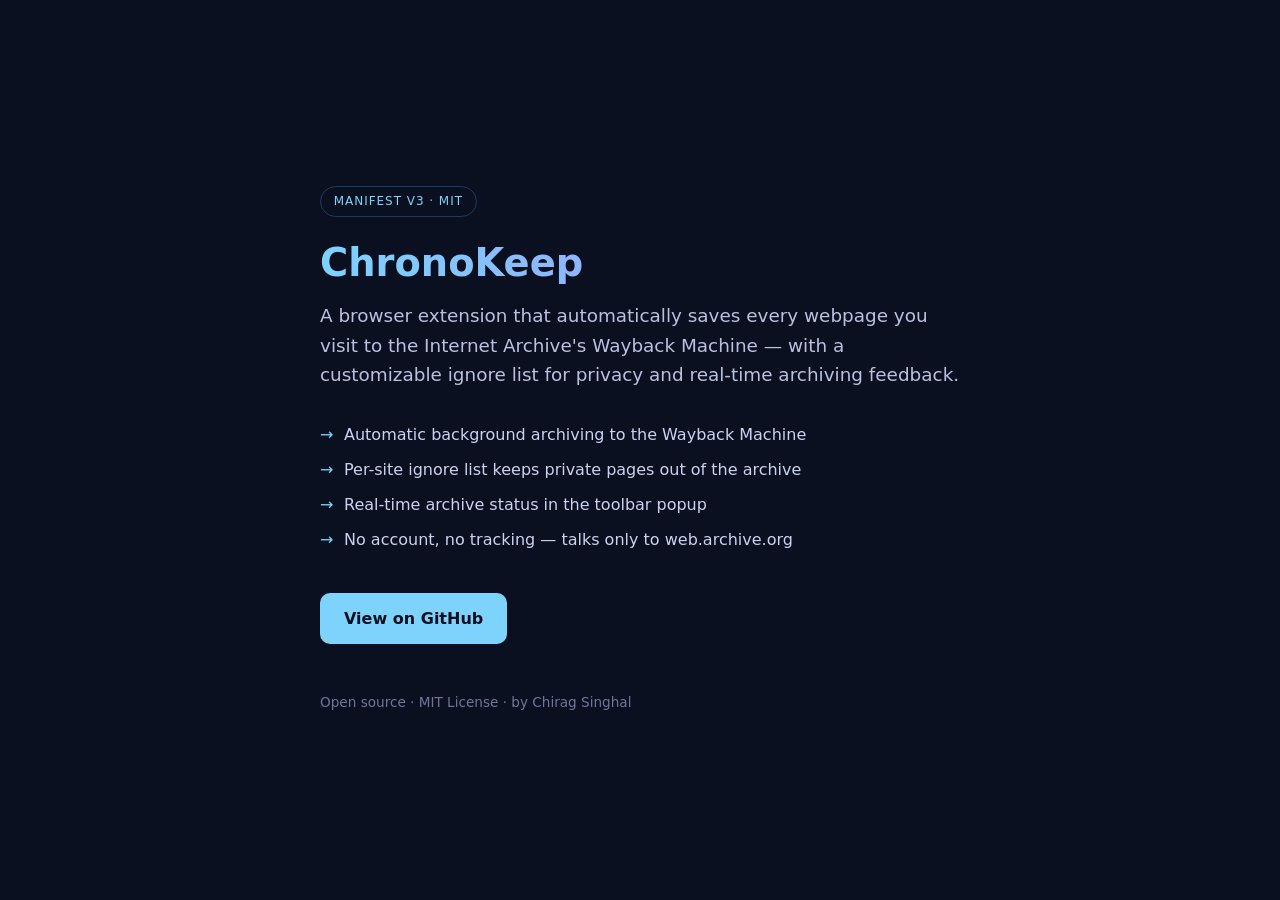
==== docs/index.html @ 02d22612 "docs: add GH Pages landing page" ====
<!DOCTYPE html>
<html lang="en">
<head>
<meta charset="UTF-8">
<meta name="viewport" content="width=device-width, initial-scale=1.0">
<title>ChronoKeep — Auto Wayback Archiver</title>
<meta name="description" content="Browser extension that automatically saves every visited webpage to the Internet Archive Wayback Machine, with a customizable ignore list for privacy.">
<style>
  :root { color-scheme: dark; }
  * { margin: 0; padding: 0; box-sizing: border-box; }
  body { font-family: ui-sans-serif, system-ui, -apple-system, "Segoe UI", sans-serif; background: #0b1020; color: #e6ebff; line-height: 1.6; min-height: 100vh; display: flex; align-items: center; justify-content: center; padding: 2rem; }
  .wrap { max-width: 640px; }
  .badge { display: inline-block; font-size: .75rem; letter-spacing: .08em; text-transform: uppercase; color: #7dd3fc; border: 1px solid #1e3a5f; border-radius: 999px; padding: .3rem .8rem; margin-bottom: 1.5rem; }
  h1 { font-size: 2.4rem; line-height: 1.15; margin-bottom: 1rem; background: linear-gradient(90deg,#7dd3fc,#a78bfa); -webkit-background-clip: text; background-clip: text; color: transparent; }
  p.lead { font-size: 1.15rem; color: #b8c2e0; margin-bottom: 2rem; }
  ul { list-style: none; margin-bottom: 2.5rem; }
  li { padding-left: 1.5rem; position: relative; margin-bottom: .6rem; color: #c9d3f0; }
  li::before { content: "→"; position: absolute; left: 0; color: #7dd3fc; }
  .cta { display: inline-flex; align-items: center; gap: .5rem; background: #7dd3fc; color: #0b1020; font-weight: 600; text-decoration: none; padding: .8rem 1.5rem; border-radius: 10px; transition: transform .15s ease; }
  .cta:hover { transform: translateY(-2px); }
  footer { margin-top: 3rem; font-size: .85rem; color: #6b779c; }
  a { color: #7dd3fc; }
</style>
</head>
<body>
  <main class="wrap">
    <span class="badge">Manifest V3 · MIT</span>
    <h1>ChronoKeep</h1>
    <p class="lead">A browser extension that automatically saves every webpage you visit to the Internet Archive's Wayback Machine — with a customizable ignore list for privacy and real-time archiving feedback.</p>
    <ul>
      <li>Automatic background archiving to the Wayback Machine</li>
      <li>Per-site ignore list keeps private pages out of the archive</li>
      <li>Real-time archive status in the toolbar popup</li>
      <li>No account, no tracking — talks only to web.archive.org</li>
    </ul>
    <a class="cta" href="https://github.com/chirag127/ChronoKeep-Auto-Wayback-Archiver-Browser-Extension">View on GitHub</a>
    <footer>Open source · MIT License · by Chirag Singhal</footer>
  </main>
</body>
</html>
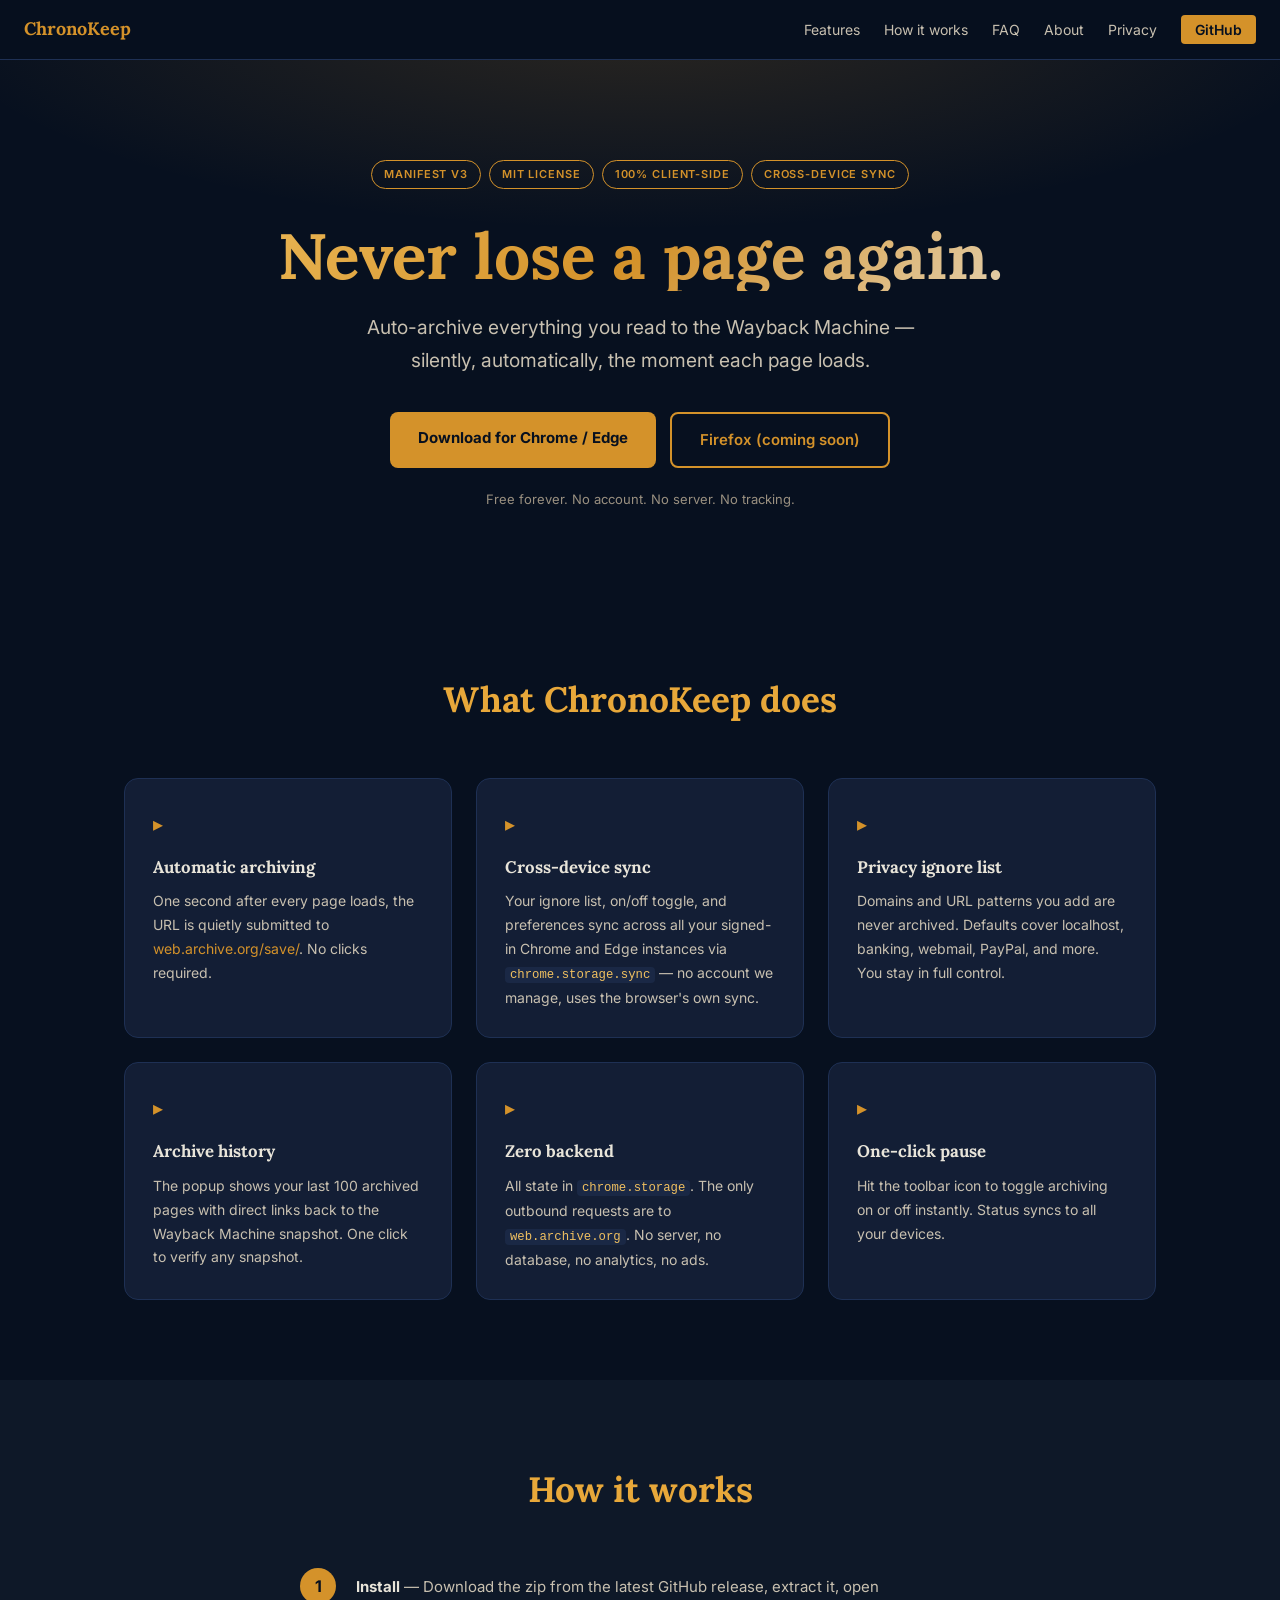
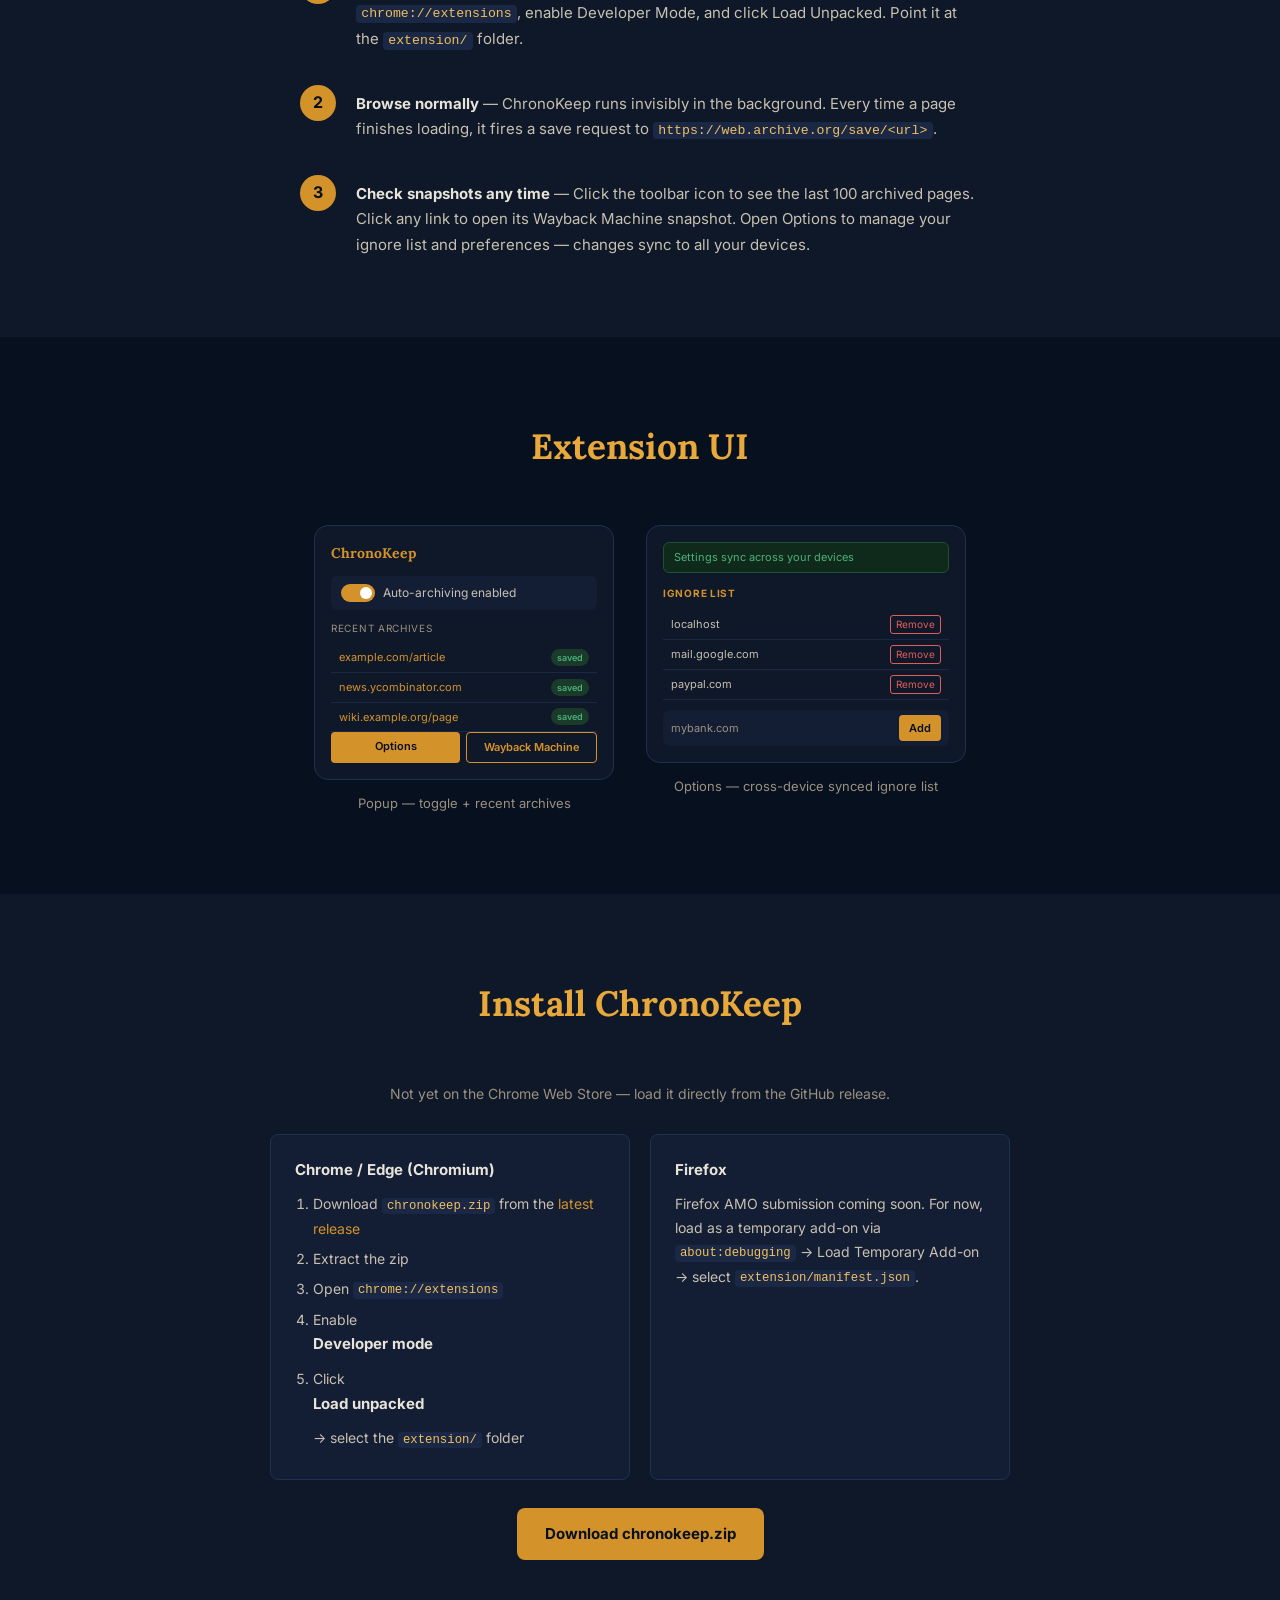
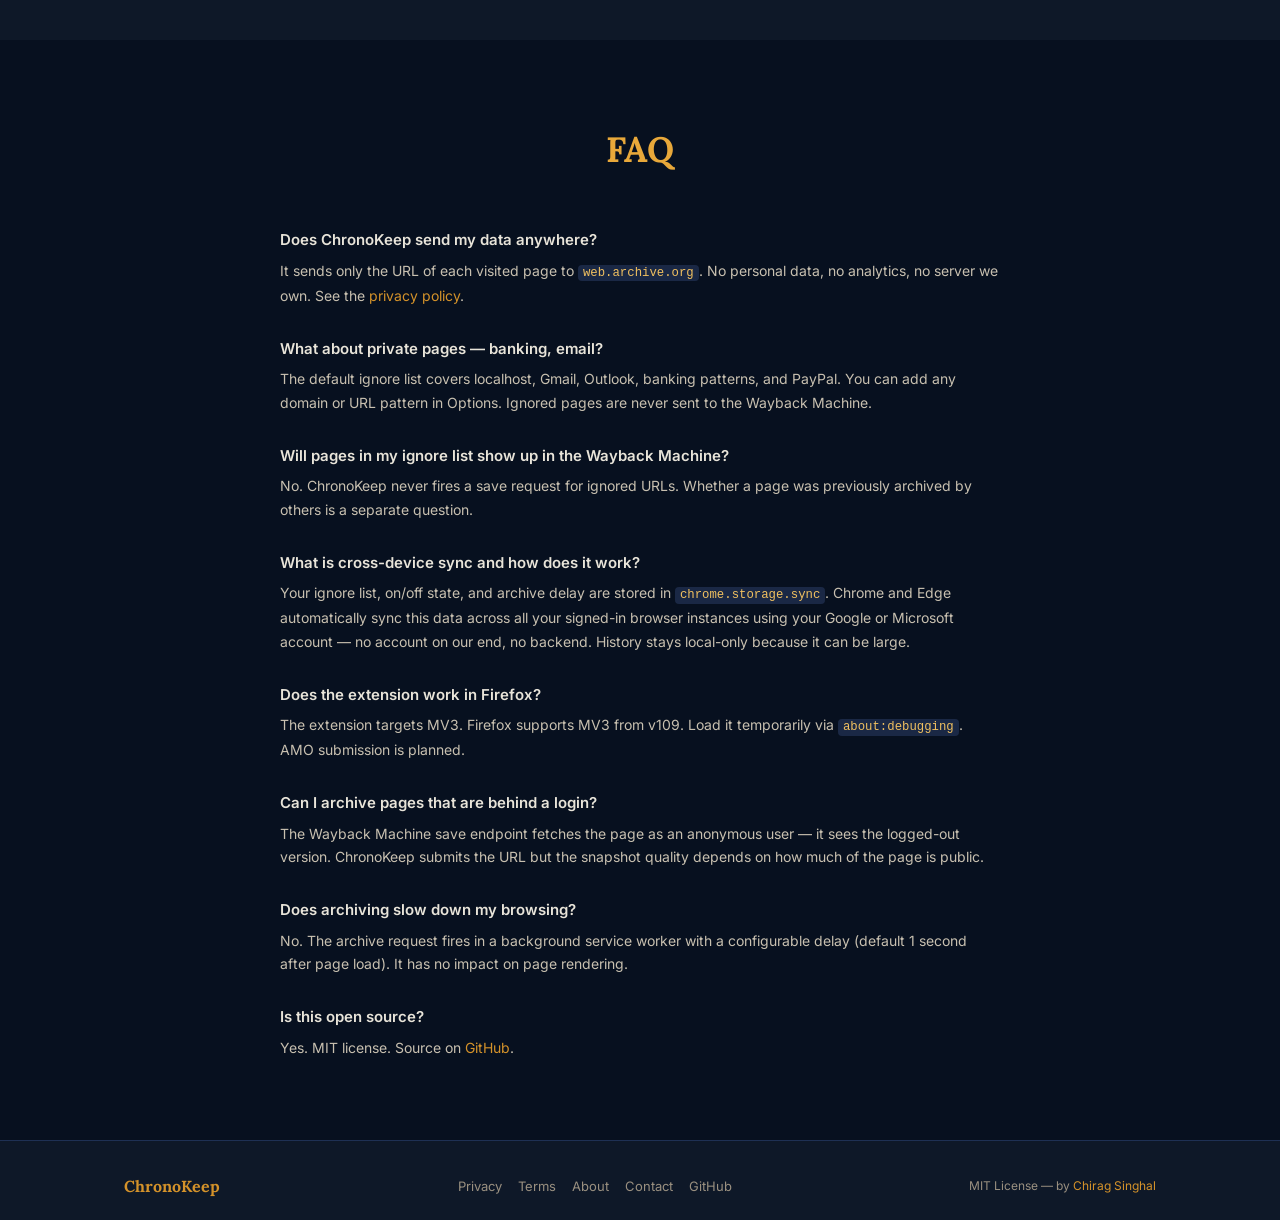
==== commit 199d9d0a: "feat: world-class rebuild — cross-device sync, full website, MV3 fixes - Rename extension to "Chrono" ====
--- a/docs/index.html
+++ b/docs/index.html
@@ -1,40 +1,219 @@
 <!DOCTYPE html>
 <html lang="en">
 <head>
-<meta charset="UTF-8">
-<meta name="viewport" content="width=device-width, initial-scale=1.0">
-<title>ChronoKeep — Auto Wayback Archiver</title>
-<meta name="description" content="Browser extension that automatically saves every visited webpage to the Internet Archive Wayback Machine, with a customizable ignore list for privacy.">
-<style>
-  :root { color-scheme: dark; }
-  * { margin: 0; padding: 0; box-sizing: border-box; }
-  body { font-family: ui-sans-serif, system-ui, -apple-system, "Segoe UI", sans-serif; background: #0b1020; color: #e6ebff; line-height: 1.6; min-height: 100vh; display: flex; align-items: center; justify-content: center; padding: 2rem; }
-  .wrap { max-width: 640px; }
-  .badge { display: inline-block; font-size: .75rem; letter-spacing: .08em; text-transform: uppercase; color: #7dd3fc; border: 1px solid #1e3a5f; border-radius: 999px; padding: .3rem .8rem; margin-bottom: 1.5rem; }
-  h1 { font-size: 2.4rem; line-height: 1.15; margin-bottom: 1rem; background: linear-gradient(90deg,#7dd3fc,#a78bfa); -webkit-background-clip: text; background-clip: text; color: transparent; }
-  p.lead { font-size: 1.15rem; color: #b8c2e0; margin-bottom: 2rem; }
-  ul { list-style: none; margin-bottom: 2.5rem; }
-  li { padding-left: 1.5rem; position: relative; margin-bottom: .6rem; color: #c9d3f0; }
-  li::before { content: "→"; position: absolute; left: 0; color: #7dd3fc; }
-  .cta { display: inline-flex; align-items: center; gap: .5rem; background: #7dd3fc; color: #0b1020; font-weight: 600; text-decoration: none; padding: .8rem 1.5rem; border-radius: 10px; transition: transform .15s ease; }
-  .cta:hover { transform: translateY(-2px); }
-  footer { margin-top: 3rem; font-size: .85rem; color: #6b779c; }
-  a { color: #7dd3fc; }
-</style>
+  <meta charset="UTF-8">
+  <meta name="viewport" content="width=device-width, initial-scale=1.0">
+  <title>ChronoKeep — Never lose a page again</title>
+  <meta name="description" content="ChronoKeep auto-archives every page you visit to the Internet Archive Wayback Machine. MV3 browser extension. No account. No backend. Cross-device sync.">
+  <link rel="canonical" href="https://chronokeep-bs-ext.oriz.in/">
+  <link rel="stylesheet" href="styles.css">
 </head>
 <body>
-  <main class="wrap">
-    <span class="badge">Manifest V3 · MIT</span>
-    <h1>ChronoKeep</h1>
-    <p class="lead">A browser extension that automatically saves every webpage you visit to the Internet Archive's Wayback Machine — with a customizable ignore list for privacy and real-time archiving feedback.</p>
-    <ul>
-      <li>Automatic background archiving to the Wayback Machine</li>
-      <li>Per-site ignore list keeps private pages out of the archive</li>
-      <li>Real-time archive status in the toolbar popup</li>
-      <li>No account, no tracking — talks only to web.archive.org</li>
+  <nav class="nav">
+    <a class="nav-brand" href="/">ChronoKeep</a>
+    <ul class="nav-links">
+      <li><a href="/#features">Features</a></li>
+      <li><a href="/#how">How it works</a></li>
+      <li><a href="/#faq">FAQ</a></li>
+      <li><a href="about.html">About</a></li>
+      <li><a href="privacy.html">Privacy</a></li>
+      <li><a href="https://github.com/chirag127/chronokeep-bs-ext" class="nav-cta" target="_blank" rel="noopener">GitHub</a></li>
     </ul>
-    <a class="cta" href="https://github.com/chirag127/ChronoKeep-Auto-Wayback-Archiver-Browser-Extension">View on GitHub</a>
-    <footer>Open source · MIT License · by Chirag Singhal</footer>
-  </main>
+  </nav>
+
+  <!-- Hero -->
+  <section class="hero">
+    <div class="wrap">
+      <div class="badge-row">
+        <span class="badge">Manifest V3</span>
+        <span class="badge">MIT License</span>
+        <span class="badge">100% Client-Side</span>
+        <span class="badge">Cross-Device Sync</span>
+      </div>
+      <h1>Never lose a page again.</h1>
+      <p class="hero-sub">Auto-archive everything you read to the Wayback Machine — silently, automatically, the moment each page loads.</p>
+      <div class="hero-cta">
+        <a href="https://github.com/chirag127/chronokeep-bs-ext/releases/latest" class="btn-primary" target="_blank" rel="noopener">Download for Chrome / Edge</a>
+        <a href="https://github.com/chirag127/chronokeep-bs-ext/releases/latest" class="btn-secondary" target="_blank" rel="noopener">Firefox (coming soon)</a>
+      </div>
+      <p class="hero-note">Free forever. No account. No server. No tracking.</p>
+    </div>
+  </section>
+
+  <!-- Features -->
+  <section class="section" id="features">
+    <div class="wrap">
+      <h2 class="section-title">What ChronoKeep does</h2>
+      <div class="features-grid">
+        <div class="feature-card">
+          <div class="feature-icon">&#9656;</div>
+          <h3>Automatic archiving</h3>
+          <p>One second after every page loads, the URL is quietly submitted to <a href="https://web.archive.org/" target="_blank" rel="noopener">web.archive.org/save/</a>. No clicks required.</p>
+        </div>
+        <div class="feature-card">
+          <div class="feature-icon">&#9656;</div>
+          <h3>Cross-device sync</h3>
+          <p>Your ignore list, on/off toggle, and preferences sync across all your signed-in Chrome and Edge instances via <code>chrome.storage.sync</code> — no account we manage, uses the browser's own sync.</p>
+        </div>
+        <div class="feature-card">
+          <div class="feature-icon">&#9656;</div>
+          <h3>Privacy ignore list</h3>
+          <p>Domains and URL patterns you add are never archived. Defaults cover localhost, banking, webmail, PayPal, and more. You stay in full control.</p>
+        </div>
+        <div class="feature-card">
+          <div class="feature-icon">&#9656;</div>
+          <h3>Archive history</h3>
+          <p>The popup shows your last 100 archived pages with direct links back to the Wayback Machine snapshot. One click to verify any snapshot.</p>
+        </div>
+        <div class="feature-card">
+          <div class="feature-icon">&#9656;</div>
+          <h3>Zero backend</h3>
+          <p>All state in <code>chrome.storage</code>. The only outbound requests are to <code>web.archive.org</code>. No server, no database, no analytics, no ads.</p>
+        </div>
+        <div class="feature-card">
+          <div class="feature-icon">&#9656;</div>
+          <h3>One-click pause</h3>
+          <p>Hit the toolbar icon to toggle archiving on or off instantly. Status syncs to all your devices.</p>
+        </div>
+      </div>
+    </div>
+  </section>
+
+  <!-- How it works -->
+  <section class="section section-alt" id="how">
+    <div class="wrap">
+      <h2 class="section-title">How it works</h2>
+      <ol class="steps">
+        <li>
+          <span class="step-num">1</span>
+          <div>
+            <strong>Install</strong> — Download the zip from the latest GitHub release, extract it, open <code>chrome://extensions</code>, enable Developer Mode, and click Load Unpacked. Point it at the <code>extension/</code> folder.
+          </div>
+        </li>
+        <li>
+          <span class="step-num">2</span>
+          <div>
+            <strong>Browse normally</strong> — ChronoKeep runs invisibly in the background. Every time a page finishes loading, it fires a save request to <code>https://web.archive.org/save/&lt;url&gt;</code>.
+          </div>
+        </li>
+        <li>
+          <span class="step-num">3</span>
+          <div>
+            <strong>Check snapshots any time</strong> — Click the toolbar icon to see the last 100 archived pages. Click any link to open its Wayback Machine snapshot. Open Options to manage your ignore list and preferences — changes sync to all your devices.
+          </div>
+        </li>
+      </ol>
+    </div>
+  </section>
+
+  <!-- Screenshots placeholder -->
+  <section class="section" id="screenshots">
+    <div class="wrap">
+      <h2 class="section-title">Extension UI</h2>
+      <div class="screenshots">
+        <div class="screenshot-card">
+          <div class="screenshot-mock popup-mock">
+            <div class="mock-wordmark">ChronoKeep</div>
+            <div class="mock-toggle-row">
+              <div class="mock-toggle on"></div>
+              <span>Auto-archiving enabled</span>
+            </div>
+            <div class="mock-label">Recent Archives</div>
+            <div class="mock-item"><span class="mock-url">example.com/article</span><span class="mock-badge ok">saved</span></div>
+            <div class="mock-item"><span class="mock-url">news.ycombinator.com</span><span class="mock-badge ok">saved</span></div>
+            <div class="mock-item"><span class="mock-url">wiki.example.org/page</span><span class="mock-badge ok">saved</span></div>
+            <div class="mock-footer">
+              <div class="mock-btn">Options</div>
+              <div class="mock-btn ghost">Wayback Machine</div>
+            </div>
+          </div>
+          <p>Popup — toggle + recent archives</p>
+        </div>
+        <div class="screenshot-card">
+          <div class="screenshot-mock options-mock">
+            <div class="mock-sync-badge">Settings sync across your devices</div>
+            <div class="mock-section-title">Ignore List</div>
+            <div class="mock-domain-item">localhost <span class="mock-remove">Remove</span></div>
+            <div class="mock-domain-item">mail.google.com <span class="mock-remove">Remove</span></div>
+            <div class="mock-domain-item">paypal.com <span class="mock-remove">Remove</span></div>
+            <div class="mock-add"><span>mybank.com</span><div class="mock-btn sm">Add</div></div>
+          </div>
+          <p>Options — cross-device synced ignore list</p>
+        </div>
+      </div>
+    </div>
+  </section>
+
+  <!-- Install CTAs -->
+  <section class="section section-alt">
+    <div class="wrap center">
+      <h2 class="section-title">Install ChronoKeep</h2>
+      <p class="install-note">Not yet on the Chrome Web Store — load it directly from the GitHub release.</p>
+      <div class="install-cards">
+        <div class="install-card">
+          <strong>Chrome / Edge (Chromium)</strong>
+          <ol>
+            <li>Download <code>chronokeep.zip</code> from the <a href="https://github.com/chirag127/chronokeep-bs-ext/releases/latest" target="_blank" rel="noopener">latest release</a></li>
+            <li>Extract the zip</li>
+            <li>Open <code>chrome://extensions</code></li>
+            <li>Enable <strong>Developer mode</strong></li>
+            <li>Click <strong>Load unpacked</strong> &rarr; select the <code>extension/</code> folder</li>
+          </ol>
+        </div>
+        <div class="install-card">
+          <strong>Firefox</strong>
+          <p>Firefox AMO submission coming soon. For now, load as a temporary add-on via <code>about:debugging</code> &rarr; Load Temporary Add-on &rarr; select <code>extension/manifest.json</code>.</p>
+        </div>
+      </div>
+      <a href="https://github.com/chirag127/chronokeep-bs-ext/releases/latest" class="btn-primary" target="_blank" rel="noopener">Download chronokeep.zip</a>
+    </div>
+  </section>
+
+  <!-- FAQ -->
+  <section class="section" id="faq">
+    <div class="wrap">
+      <h2 class="section-title">FAQ</h2>
+      <dl class="faq-list">
+        <dt>Does ChronoKeep send my data anywhere?</dt>
+        <dd>It sends only the URL of each visited page to <code>web.archive.org</code>. No personal data, no analytics, no server we own. See the <a href="privacy.html">privacy policy</a>.</dd>
+
+        <dt>What about private pages — banking, email?</dt>
+        <dd>The default ignore list covers localhost, Gmail, Outlook, banking patterns, and PayPal. You can add any domain or URL pattern in Options. Ignored pages are never sent to the Wayback Machine.</dd>
+
+        <dt>Will pages in my ignore list show up in the Wayback Machine?</dt>
+        <dd>No. ChronoKeep never fires a save request for ignored URLs. Whether a page was previously archived by others is a separate question.</dd>
+
+        <dt>What is cross-device sync and how does it work?</dt>
+        <dd>Your ignore list, on/off state, and archive delay are stored in <code>chrome.storage.sync</code>. Chrome and Edge automatically sync this data across all your signed-in browser instances using your Google or Microsoft account — no account on our end, no backend. History stays local-only because it can be large.</dd>
+
+        <dt>Does the extension work in Firefox?</dt>
+        <dd>The extension targets MV3. Firefox supports MV3 from v109. Load it temporarily via <code>about:debugging</code>. AMO submission is planned.</dd>
+
+        <dt>Can I archive pages that are behind a login?</dt>
+        <dd>The Wayback Machine save endpoint fetches the page as an anonymous user — it sees the logged-out version. ChronoKeep submits the URL but the snapshot quality depends on how much of the page is public.</dd>
+
+        <dt>Does archiving slow down my browsing?</dt>
+        <dd>No. The archive request fires in a background service worker with a configurable delay (default 1 second after page load). It has no impact on page rendering.</dd>
+
+        <dt>Is this open source?</dt>
+        <dd>Yes. MIT license. Source on <a href="https://github.com/chirag127/chronokeep-bs-ext" target="_blank" rel="noopener">GitHub</a>.</dd>
+      </dl>
+    </div>
+  </section>
+
+  <!-- Footer -->
+  <footer class="footer">
+    <div class="wrap footer-inner">
+      <span class="footer-brand">ChronoKeep</span>
+      <ul class="footer-links">
+        <li><a href="privacy.html">Privacy</a></li>
+        <li><a href="terms.html">Terms</a></li>
+        <li><a href="about.html">About</a></li>
+        <li><a href="contact.html">Contact</a></li>
+        <li><a href="https://github.com/chirag127/chronokeep-bs-ext" target="_blank" rel="noopener">GitHub</a></li>
+      </ul>
+      <p class="footer-copy">MIT License &mdash; by <a href="https://github.com/chirag127" target="_blank" rel="noopener">Chirag Singhal</a></p>
+    </div>
+  </footer>
 </body>
 </html>
--- a/docs/styles.css
+++ b/docs/styles.css
@@ -0,0 +1,346 @@
+/* ChronoKeep — design system */
+/* Theme: deep navy + amber/sepia, serif display + clean sans body */
+
+@import url('https://fonts.googleapis.com/css2?family=Lora:wght@600;700&family=Inter:wght@400;500;600&display=swap');
+
+/* ── Tokens ── */
+:root {
+  --navy-900: #07101f;
+  --navy-800: #0e1828;
+  --navy-700: #131e35;
+  --navy-600: #1a2845;
+  --navy-500: #1e3054;
+  --amber-400: #d4922a;
+  --amber-300: #e8a83a;
+  --amber-200: #f0c060;
+  --sepia-100: #e8e4d9;
+  --sepia-200: #c8c0b0;
+  --sepia-300: #9a9080;
+  --ok:  #4caf7d;
+  --fail: #e05c5c;
+  --radius-sm: 4px;
+  --radius: 8px;
+  --radius-lg: 14px;
+  --font-display: 'Lora', Georgia, serif;
+  --font-body: 'Inter', 'Segoe UI', system-ui, sans-serif;
+  --max-w: 1080px;
+  --section-pad: 80px 16px;
+}
+
+/* ── Reset ── */
+*, *::before, *::after { box-sizing: border-box; margin: 0; padding: 0; }
+html { scroll-behavior: smooth; }
+body {
+  font-family: var(--font-body);
+  font-size: 16px;
+  line-height: 1.7;
+  color: var(--sepia-100);
+  background: var(--navy-900);
+  -webkit-font-smoothing: antialiased;
+}
+a { color: var(--amber-400); text-decoration: none; }
+a:hover { text-decoration: underline; }
+code {
+  font-family: ui-monospace, 'Fira Code', monospace;
+  font-size: .88em;
+  background: var(--navy-600);
+  padding: .1em .4em;
+  border-radius: var(--radius-sm);
+  color: var(--amber-200);
+}
+
+/* ── Layout ── */
+.wrap { max-width: var(--max-w); margin: 0 auto; padding: 0 24px; }
+.center { text-align: center; }
+
+/* ── Nav ── */
+.nav {
+  position: sticky; top: 0; z-index: 100;
+  display: flex; align-items: center; justify-content: space-between;
+  padding: 0 24px; height: 60px;
+  background: rgba(7,16,31,.92);
+  border-bottom: 1px solid var(--navy-500);
+  backdrop-filter: blur(10px);
+}
+.nav-brand {
+  font-family: var(--font-display);
+  font-size: 18px;
+  font-weight: 700;
+  color: var(--amber-400);
+  text-decoration: none;
+}
+.nav-links {
+  list-style: none;
+  display: flex;
+  align-items: center;
+  gap: 24px;
+  font-size: 14px;
+}
+.nav-links a { color: var(--sepia-200); text-decoration: none; transition: color .15s; }
+.nav-links a:hover { color: var(--amber-400); }
+.nav-cta {
+  background: var(--amber-400) !important;
+  color: var(--navy-900) !important;
+  padding: 6px 14px !important;
+  border-radius: var(--radius-sm);
+  font-weight: 600;
+}
+.nav-cta:hover { background: var(--amber-300) !important; text-decoration: none !important; }
+
+/* ── Hero ── */
+.hero {
+  padding: 100px 16px 80px;
+  background: radial-gradient(ellipse 80% 60% at 50% -10%, rgba(212,146,42,.18) 0%, transparent 70%), var(--navy-900);
+  text-align: center;
+}
+.badge-row { display: flex; flex-wrap: wrap; justify-content: center; gap: 8px; margin-bottom: 32px; }
+.badge {
+  display: inline-block;
+  font-size: 11px;
+  font-weight: 600;
+  letter-spacing: .08em;
+  text-transform: uppercase;
+  color: var(--amber-400);
+  border: 1px solid var(--amber-400);
+  border-radius: 999px;
+  padding: 4px 12px;
+}
+.hero h1 {
+  font-family: var(--font-display);
+  font-size: clamp(2.4rem, 6vw, 4rem);
+  font-weight: 700;
+  line-height: 1.1;
+  margin-bottom: 20px;
+  background: linear-gradient(135deg, var(--amber-200) 0%, var(--amber-400) 50%, var(--sepia-100) 100%);
+  -webkit-background-clip: text;
+  background-clip: text;
+  color: transparent;
+}
+.hero-sub {
+  font-size: 1.2rem;
+  color: var(--sepia-200);
+  max-width: 560px;
+  margin: 0 auto 36px;
+}
+.hero-cta { display: flex; flex-wrap: wrap; justify-content: center; gap: 14px; margin-bottom: 20px; }
+.hero-note { font-size: 13px; color: var(--sepia-300); }
+
+/* ── Buttons ── */
+.btn-primary {
+  display: inline-block;
+  padding: 13px 28px;
+  background: var(--amber-400);
+  color: var(--navy-900);
+  font-weight: 700;
+  font-size: 15px;
+  border-radius: var(--radius);
+  transition: background .15s, transform .12s;
+  text-decoration: none;
+}
+.btn-primary:hover { background: var(--amber-300); transform: translateY(-1px); text-decoration: none; }
+
+.btn-secondary {
+  display: inline-block;
+  padding: 13px 28px;
+  background: transparent;
+  color: var(--amber-400);
+  font-weight: 600;
+  font-size: 15px;
+  border: 2px solid var(--amber-400);
+  border-radius: var(--radius);
+  transition: background .15s;
+  text-decoration: none;
+}
+.btn-secondary:hover { background: rgba(212,146,42,.12); text-decoration: none; }
+
+/* ── Sections ── */
+.section { padding: var(--section-pad); }
+.section-alt { background: var(--navy-800); }
+.section-title {
+  font-family: var(--font-display);
+  font-size: clamp(1.6rem, 3vw, 2.2rem);
+  color: var(--amber-300);
+  text-align: center;
+  margin-bottom: 48px;
+}
+
+/* ── Features grid ── */
+.features-grid {
+  display: grid;
+  grid-template-columns: repeat(auto-fit, minmax(280px, 1fr));
+  gap: 24px;
+}
+.feature-card {
+  background: var(--navy-700);
+  border: 1px solid var(--navy-500);
+  border-radius: var(--radius-lg);
+  padding: 28px;
+}
+.feature-icon {
+  font-size: 20px;
+  color: var(--amber-400);
+  margin-bottom: 12px;
+}
+.feature-card h3 {
+  font-family: var(--font-display);
+  font-size: 1.05rem;
+  color: var(--sepia-100);
+  margin-bottom: 8px;
+}
+.feature-card p { font-size: 14px; color: var(--sepia-200); }
+
+/* ── Steps ── */
+.steps { list-style: none; display: flex; flex-direction: column; gap: 32px; max-width: 680px; margin: 0 auto; }
+.steps li { display: flex; gap: 20px; align-items: flex-start; }
+.step-num {
+  flex-shrink: 0;
+  width: 36px; height: 36px;
+  background: var(--amber-400);
+  color: var(--navy-900);
+  border-radius: 50%;
+  display: flex; align-items: center; justify-content: center;
+  font-weight: 700; font-size: 16px;
+}
+.steps li div { padding-top: 6px; font-size: 15px; color: var(--sepia-200); }
+.steps li strong { color: var(--sepia-100); }
+
+/* ── Screenshots (mockups) ── */
+.screenshots {
+  display: flex;
+  flex-wrap: wrap;
+  gap: 32px;
+  justify-content: center;
+}
+.screenshot-card {
+  display: flex;
+  flex-direction: column;
+  align-items: center;
+  gap: 12px;
+}
+.screenshot-card p { font-size: 13px; color: var(--sepia-300); }
+
+.screenshot-mock {
+  background: var(--navy-800);
+  border: 1px solid var(--navy-500);
+  border-radius: var(--radius-lg);
+  padding: 16px;
+  width: 300px;
+  font-size: 12px;
+}
+.popup-mock { width: 300px; }
+.options-mock { width: 320px; }
+
+.mock-wordmark { font-family: var(--font-display); font-size: 14px; color: var(--amber-400); font-weight: 700; margin-bottom: 10px; }
+.mock-toggle-row { display: flex; align-items: center; gap: 8px; padding: 7px 10px; background: var(--navy-700); border-radius: 6px; margin-bottom: 10px; color: var(--sepia-200); }
+.mock-toggle { width: 34px; height: 18px; border-radius: 18px; position: relative; }
+.mock-toggle.on { background: var(--amber-400); }
+.mock-toggle.on::after { content: ""; position: absolute; width: 12px; height: 12px; background: #fff; border-radius: 50%; top: 3px; right: 3px; }
+.mock-label { font-size: 10px; text-transform: uppercase; letter-spacing: .07em; color: var(--sepia-300); margin-bottom: 6px; }
+.mock-item { display: flex; justify-content: space-between; align-items: center; padding: 5px 8px; border-bottom: 1px solid var(--navy-600); }
+.mock-item:last-of-type { border-bottom: none; margin-bottom: 8px; }
+.mock-url { color: var(--amber-400); font-size: 11px; max-width: 200px; overflow: hidden; text-overflow: ellipsis; white-space: nowrap; }
+.mock-badge { font-size: 9px; padding: 1px 6px; border-radius: 999px; font-weight: 600; }
+.mock-badge.ok { background: #1a3a2a; color: var(--ok); }
+.mock-footer { display: flex; gap: 6px; }
+.mock-btn { flex: 1; text-align: center; padding: 5px; border-radius: 4px; font-size: 11px; font-weight: 600; background: var(--amber-400); color: var(--navy-900); }
+.mock-btn.ghost { background: transparent; border: 1px solid var(--amber-400); color: var(--amber-400); }
+.mock-btn.sm { padding: 4px 10px; flex: 0; }
+.mock-sync-badge { background: #0f2a1a; border: 1px solid #1e5032; border-radius: 6px; padding: 5px 10px; font-size: 11px; color: var(--ok); margin-bottom: 12px; }
+.mock-section-title { font-size: 10px; text-transform: uppercase; letter-spacing: .07em; color: var(--amber-400); margin-bottom: 8px; font-weight: 700; }
+.mock-domain-item { display: flex; justify-content: space-between; padding: 5px 8px; border-bottom: 1px solid var(--navy-600); font-size: 11px; color: var(--sepia-200); }
+.mock-remove { font-size: 10px; color: var(--fail); border: 1px solid var(--fail); border-radius: 3px; padding: 0 5px; }
+.mock-add { display: flex; align-items: center; justify-content: space-between; margin-top: 10px; gap: 6px; background: var(--navy-700); border-radius: 6px; padding: 5px 8px; font-size: 11px; color: var(--sepia-300); }
+
+/* ── Install section ── */
+.install-note { color: var(--sepia-300); font-size: 14px; margin-bottom: 28px; }
+.install-cards {
+  display: flex;
+  flex-wrap: wrap;
+  gap: 20px;
+  justify-content: center;
+  margin-bottom: 28px;
+  text-align: left;
+}
+.install-card {
+  background: var(--navy-700);
+  border: 1px solid var(--navy-500);
+  border-radius: var(--radius);
+  padding: 22px 24px;
+  max-width: 360px;
+  font-size: 14px;
+  color: var(--sepia-200);
+}
+.install-card strong { display: block; color: var(--sepia-100); margin-bottom: 10px; font-size: 15px; }
+.install-card ol { padding-left: 18px; }
+.install-card li { margin-bottom: 6px; }
+.install-card p { margin-top: 8px; }
+
+/* ── FAQ ── */
+.faq-list { max-width: 720px; margin: 0 auto; }
+.faq-list dt {
+  font-weight: 600;
+  color: var(--sepia-100);
+  margin-top: 28px;
+  margin-bottom: 6px;
+  font-size: 15px;
+}
+.faq-list dd {
+  color: var(--sepia-200);
+  font-size: 14px;
+  padding-left: 0;
+}
+
+/* ── Footer ── */
+.footer {
+  background: var(--navy-800);
+  border-top: 1px solid var(--navy-500);
+  padding: 32px 16px;
+}
+.footer-inner {
+  display: flex;
+  flex-wrap: wrap;
+  align-items: center;
+  justify-content: space-between;
+  gap: 16px;
+}
+.footer-brand {
+  font-family: var(--font-display);
+  font-size: 16px;
+  font-weight: 700;
+  color: var(--amber-400);
+}
+.footer-links { list-style: none; display: flex; flex-wrap: wrap; gap: 16px; font-size: 13px; }
+.footer-links a { color: var(--sepia-300); }
+.footer-links a:hover { color: var(--amber-400); }
+.footer-copy { font-size: 12px; color: var(--sepia-300); }
+
+/* ── Inner page layout ── */
+.page-header {
+  padding: 60px 16px 40px;
+  text-align: center;
+  background: var(--navy-800);
+  border-bottom: 1px solid var(--navy-500);
+}
+.page-header h1 {
+  font-family: var(--font-display);
+  font-size: 2rem;
+  color: var(--amber-300);
+}
+.page-header p { color: var(--sepia-300); font-size: 14px; margin-top: 8px; }
+.page-body { padding: 48px 16px 80px; }
+.prose { max-width: 680px; margin: 0 auto; font-size: 15px; color: var(--sepia-200); line-height: 1.8; }
+.prose h2 { font-family: var(--font-display); color: var(--amber-300); font-size: 1.25rem; margin: 36px 0 12px; }
+.prose p, .prose ul, .prose ol { margin-bottom: 16px; }
+.prose ul, .prose ol { padding-left: 22px; }
+.prose li { margin-bottom: 6px; }
+.prose strong { color: var(--sepia-100); }
+.prose a { color: var(--amber-400); }
+
+/* ── Responsive ── */
+@media (max-width: 640px) {
+  .nav-links { display: none; }
+  .hero { padding: 60px 16px 48px; }
+  .features-grid { grid-template-columns: 1fr; }
+  .footer-inner { flex-direction: column; text-align: center; }
+  .install-cards { flex-direction: column; align-items: center; }
+}
